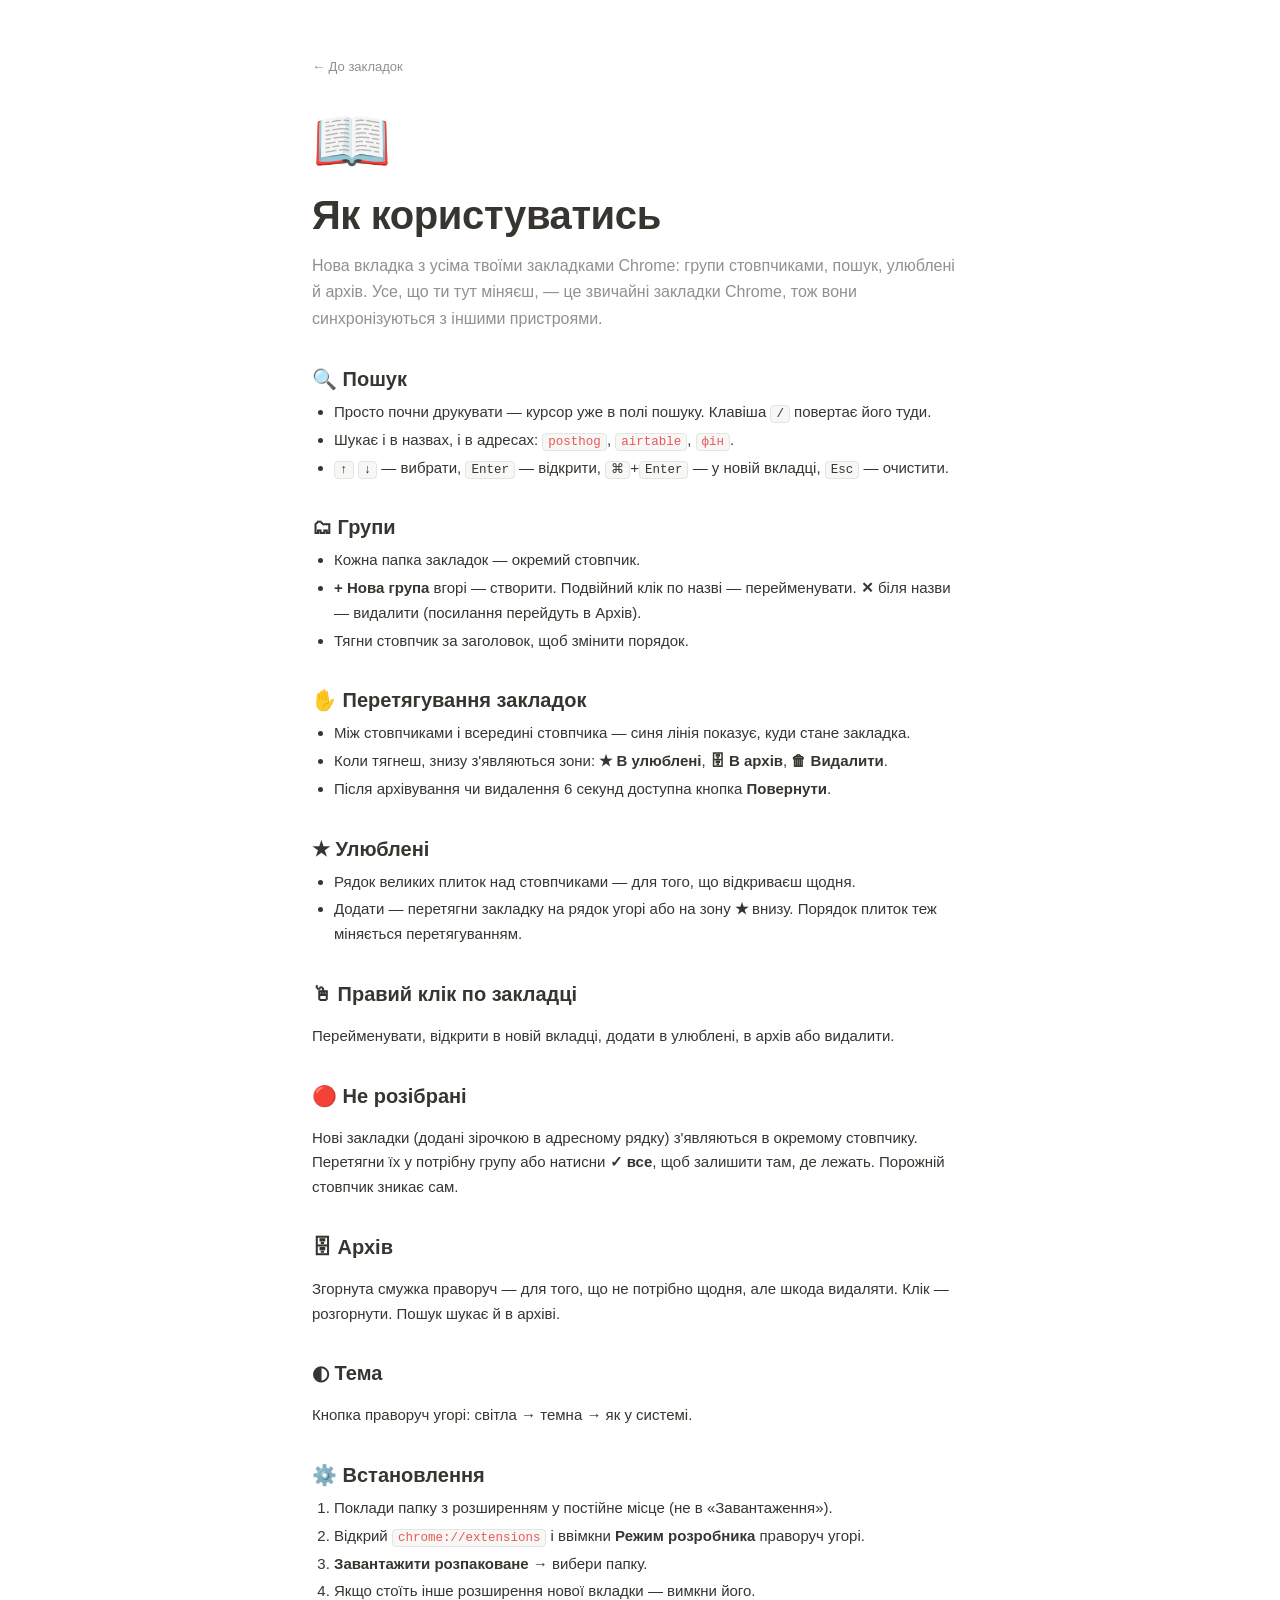
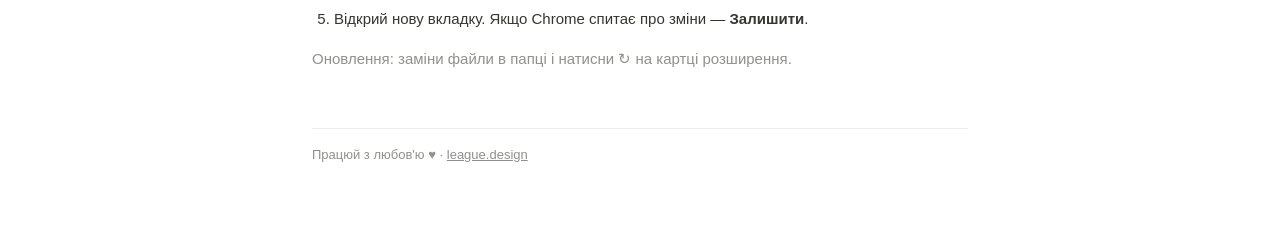
==== help.html @ d3b14bc5 "Release 1.6.0 Co-Authored-By: Claude Opus 5.5 <noreply@anthropic.com> Claude-Session: https://claude" ====
<!DOCTYPE html>
<html lang="uk">
<head>
<meta charset="utf-8">
<title>Інструкція — Працюй з любов'ю ♥</title>
<link rel="stylesheet" href="newtab.css">
<link rel="stylesheet" href="help.css">
<script src="help.js"></script>
</head>
<body>
<article class="doc">
  <a class="back" href="newtab.html">← До закладок</a>
  <div class="doc-icon">📖</div>
  <h1>Як користуватись</h1>
  <p class="lead">Нова вкладка з усіма твоїми закладками Chrome: групи стовпчиками, пошук, улюблені й архів. Усе, що ти тут міняєш, — це звичайні закладки Chrome, тож вони синхронізуються з іншими пристроями.</p>

  <h2>🔍 Пошук</h2>
  <ul>
    <li>Просто почни друкувати — курсор уже в полі пошуку. Клавіша <kbd>/</kbd> повертає його туди.</li>
    <li>Шукає і в назвах, і в адресах: <code>posthog</code>, <code>airtable</code>, <code>фін</code>.</li>
    <li><kbd>↑</kbd> <kbd>↓</kbd> — вибрати, <kbd>Enter</kbd> — відкрити, <kbd>⌘</kbd>+<kbd>Enter</kbd> — у новій вкладці, <kbd>Esc</kbd> — очистити.</li>
  </ul>

  <h2>🗂 Групи</h2>
  <ul>
    <li>Кожна папка закладок — окремий стовпчик.</li>
    <li><b>+ Нова група</b> вгорі — створити. Подвійний клік по назві — перейменувати. <b>✕</b> біля назви — видалити (посилання перейдуть в Архів).</li>
    <li>Тягни стовпчик за заголовок, щоб змінити порядок.</li>
  </ul>

  <h2>✋ Перетягування закладок</h2>
  <ul>
    <li>Між стовпчиками і всередині стовпчика — синя лінія показує, куди стане закладка.</li>
    <li>Коли тягнеш, знизу з'являються зони: <b>★ В улюблені</b>, <b>🗄 В архів</b>, <b>🗑 Видалити</b>.</li>
    <li>Після архівування чи видалення 6 секунд доступна кнопка <b>Повернути</b>.</li>
  </ul>

  <h2>★ Улюблені</h2>
  <ul>
    <li>Рядок великих плиток над стовпчиками — для того, що відкриваєш щодня.</li>
    <li>Додати — перетягни закладку на рядок угорі або на зону <b>★</b> внизу. Порядок плиток теж міняється перетягуванням.</li>
  </ul>

  <h2>🖱 Правий клік по закладці</h2>
  <p>Перейменувати, відкрити в новій вкладці, додати в улюблені, в архів або видалити.</p>

  <h2>🔴 Не розібрані</h2>
  <p>Нові закладки (додані зірочкою в адресному рядку) з'являються в окремому стовпчику. Перетягни їх у потрібну групу або натисни <b>✓ все</b>, щоб залишити там, де лежать. Порожній стовпчик зникає сам.</p>

  <h2>🗄 Архів</h2>
  <p>Згорнута смужка праворуч — для того, що не потрібно щодня, але шкода видаляти. Клік — розгорнути. Пошук шукає й в архіві.</p>

  <h2>◐ Тема</h2>
  <p>Кнопка праворуч угорі: світла → темна → як у системі.</p>

  <h2>⚙️ Встановлення</h2>
  <ol>
    <li>Поклади папку з розширенням у постійне місце (не в «Завантаження»).</li>
    <li>Відкрий <code>chrome://extensions</code> і ввімкни <b>Режим розробника</b> праворуч угорі.</li>
    <li><b>Завантажити розпаковане</b> → вибери папку.</li>
    <li>Якщо стоїть інше розширення нової вкладки — вимкни його.</li>
    <li>Відкрий нову вкладку. Якщо Chrome спитає про зміни — <b>Залишити</b>.</li>
  </ol>
  <p class="muted">Оновлення: заміни файли в папці і натисни ↻ на картці розширення.</p>

  <footer class="doc-foot">Працюй з любов'ю ♥ · <a href="https://league.design" target="_blank">league.design</a></footer>
</article>
</body>
</html>
---- newtab.css ----
:root{
  --bg:#ffffff;--bg2:#f7f7f5;--hover:rgba(55,53,47,.06);--active:rgba(35,131,226,.14);
  --text:#37352f;--muted:rgba(55,53,47,.55);--border:rgba(55,53,47,.09);
  --accent:#2383e2;--shadow:0 1px 2px rgba(15,15,15,.06);
}
:root[data-theme=dark]{
  --bg:#191919;--bg2:#202020;--hover:rgba(255,255,255,.055);--active:rgba(35,131,226,.25);
  --text:rgba(255,255,255,.88);--muted:rgba(255,255,255,.45);--border:rgba(255,255,255,.08);
  --shadow:none;
}
*{box-sizing:border-box}
body{margin:0;background:var(--bg);color:var(--text);
  font:14px/1.5 ui-sans-serif,-apple-system,BlinkMacSystemFont,"Segoe UI",Helvetica,Arial,sans-serif;
  -webkit-font-smoothing:antialiased}
.top{position:sticky;top:0;z-index:5;display:flex;gap:12px;align-items:center;
  padding:18px 40px;background:var(--bg);border-bottom:1px solid var(--border)}
.search{flex:1;max-width:560px;display:flex;align-items:center;gap:8px;padding:6px 10px;
  background:var(--bg2);border:1px solid var(--border);border-radius:6px;color:var(--muted)}
.search:focus-within{border-color:var(--accent);box-shadow:0 0 0 3px var(--active)}
.search input{flex:1;border:0;outline:0;background:transparent;color:var(--text);font:inherit}
.actions{margin-left:auto;display:flex;gap:6px}
.btn{border:0;background:transparent;color:var(--muted);font:inherit;padding:5px 10px;border-radius:5px;cursor:pointer}
.btn:hover{background:var(--hover);color:var(--text)}
.btn.icon{width:32px;padding:5px 0;font-size:16px}
.muted{color:var(--muted);font-size:12px}
#board{display:flex;gap:16px;align-items:flex-start;padding:24px 40px 60px;overflow-x:auto;min-height:0}
.col{flex:0 0 312px;border-radius:8px;padding:4px;transition:background .15s}
.col.drop{background:var(--active)}
.col-head{display:flex;align-items:center;gap:6px;padding:4px 8px 8px;color:var(--muted);
  font-size:12px;font-weight:500;letter-spacing:.02em}
.col-title{flex:1;outline:0;border-radius:4px;padding:1px 4px;margin-left:-4px;cursor:text;white-space:nowrap;overflow:hidden;text-overflow:ellipsis}
.col-title[contenteditable=true]{background:var(--bg2);color:var(--text);box-shadow:0 0 0 2px var(--active)}
.col-count{opacity:.7}
.link{display:flex;align-items:center;gap:10px;padding:6px 8px;border-radius:5px;
  color:var(--text);text-decoration:none;cursor:pointer;user-select:none}
.link:hover{background:var(--hover)}
.link.sel{background:var(--active)}
.link.dragging{opacity:.4}
.link img{width:18px;height:18px;flex:0 0 18px;border-radius:3px}
.link .t{flex:1;white-space:nowrap;overflow:hidden;text-overflow:ellipsis;font-size:14px}
.link .h{color:var(--muted);font-size:11px;white-space:nowrap;max-width:90px;overflow:hidden;text-overflow:ellipsis}
mark{background:rgba(255,212,0,.35);color:inherit;border-radius:2px}
.empty{text-align:center;color:var(--muted);padding:80px 20px}
.col-empty{color:var(--muted);font-size:12px;padding:6px 8px}
::-webkit-scrollbar{height:10px;width:10px}::-webkit-scrollbar-thumb{background:var(--border);border-radius:10px}


.link .tools{display:none;gap:2px}
.link:hover .tools{display:flex}.link:hover .h{display:none}
.tool{border:0;background:none;color:var(--muted);cursor:pointer;border-radius:4px;width:22px;height:22px;font-size:12px;padding:0}
.tool:hover{background:var(--hover);color:var(--text)}.tool.del:hover{color:#eb5757}
.col-btn{border:0;background:none;color:var(--muted);cursor:pointer;border-radius:4px;padding:0 5px}
.col-btn:hover{background:var(--hover);color:var(--text)}
.col-del{opacity:0}.col:hover .col-del{opacity:1}.col-del:hover{color:#eb5757}
.col.archive:not(.collapsed){opacity:.85}
.col.collapsed{flex:0 0 44px;padding:0}
.arch-pill{width:44px;min-height:180px;display:flex;flex-direction:column;align-items:center;gap:8px;padding:12px 0;
  border:1px dashed var(--border);border-radius:8px;background:transparent;color:var(--muted);font:inherit;font-size:12px;cursor:pointer}
.arch-pill:hover{background:var(--hover);color:var(--text)}
.arch-pill .v{writing-mode:vertical-rl;transform:rotate(180deg);font-weight:500;letter-spacing:.04em}
.col.collapsed.drop .arch-pill{border-color:var(--accent);background:var(--active)}
.overlay{position:fixed;inset:0;background:rgba(15,15,15,.35);display:flex;align-items:center;justify-content:center;z-index:30}
.overlay[hidden]{display:none}
.dlg{background:var(--bg);color:var(--text);border-radius:10px;padding:18px 20px;min-width:320px;box-shadow:0 10px 40px rgba(0,0,0,.25);border:1px solid var(--border)}
.dlg .row{display:flex;justify-content:flex-end;gap:6px;margin-top:16px}
.dlg .ok{color:#eb5757}
.toast{position:fixed;bottom:20px;left:50%;transform:translateX(-50%);display:flex;align-items:center;gap:10px;
  background:var(--text);color:var(--bg);padding:8px 8px 8px 14px;border-radius:6px;font-size:13px;box-shadow:0 4px 14px rgba(0,0,0,.2);z-index:20}
.toast .btn{color:var(--bg);font-weight:500}.toast .btn:hover{background:rgba(128,128,128,.25);color:var(--bg)}
.toast[hidden],.empty[hidden]{display:none}

.dock{position:fixed;left:0;right:0;bottom:0;display:flex;gap:16px;justify-content:center;padding:20px 40px 28px;
  background:linear-gradient(to top,var(--bg) 60%,transparent);transform:translateY(110%);transition:transform .18s ease;z-index:25;pointer-events:none}
.dock.show{transform:none;pointer-events:auto}
.zone{flex:0 1 320px;height:84px;display:flex;align-items:center;justify-content:center;gap:10px;
  border:1.5px dashed var(--border);border-radius:10px;background:var(--bg2);color:var(--muted);font-weight:500;transition:all .12s}
.zone .ico{font-size:20px}
.zone.over{border-color:var(--accent);background:var(--active);color:var(--text);transform:scale(1.03)}
.zone.danger.over{border-color:#eb5757;background:rgba(235,87,87,.14);color:#eb5757}

/* stable sizes */
.col{width:312px;min-width:312px;max-width:312px}
.col.collapsed{width:44px;min-width:44px;max-width:44px}
.link{height:32px;min-width:0}
.link .t{min-width:0}
.col-head{min-width:0;cursor:grab;border-radius:5px}
.col-head:active{cursor:grabbing}
.col-head .col-title{cursor:inherit}
.col-dragging{opacity:.35}
#board{position:relative}
/* drop indicators */
.drop-line{height:2px;margin:-1px 8px;background:var(--accent);border-radius:2px;position:relative;pointer-events:none}
.drop-line::before{content:'';position:absolute;left:-4px;top:-3px;width:8px;height:8px;border-radius:50%;background:var(--accent)}
.col-line{flex:0 0 3px;align-self:stretch;margin:0 -9px;background:var(--accent);border-radius:3px;pointer-events:none;min-height:120px}
/* editing */
.link.editing{background:var(--bg2);box-shadow:0 0 0 2px var(--active)}
.link.editing .t{outline:0;cursor:text;text-overflow:clip}
/* context menu */
.menu{position:fixed;z-index:40;min-width:220px;padding:4px;background:var(--bg);border:1px solid var(--border);
  border-radius:8px;box-shadow:0 8px 28px rgba(0,0,0,.18)}
.menu[hidden]{display:none}
.menu button{display:block;width:100%;text-align:left;border:0;background:none;color:var(--text);font:inherit;font-size:13px;padding:6px 10px;border-radius:5px;cursor:pointer}
.menu button:hover{background:var(--hover)}
.menu .danger{color:#eb5757}
.menu .sep{height:1px;background:var(--border);margin:4px 2px}

/* ---------- favorites ---------- */
.favs{display:flex;flex-wrap:wrap;gap:6px;padding:20px 40px 4px;min-height:40px;border-radius:10px;transition:background .15s}
.favs[hidden]{display:none}
.favs.target{margin:12px 32px 0;padding:12px 8px;outline:1.5px dashed var(--border);outline-offset:-2px}
.favs.drop{background:var(--active);outline-color:var(--accent)}
.favs-hint{color:var(--muted);font-size:13px;padding:10px 4px;align-self:center}
.fav{width:96px;display:flex;flex-direction:column;align-items:center;gap:8px;padding:12px 6px 10px;border-radius:10px;
  color:var(--text);text-decoration:none;user-select:none}
.fav:hover{background:var(--hover)}
.fav.dragging{opacity:.35}
.fav-ico{width:52px;height:52px;border-radius:14px;background:var(--bg2);border:1px solid var(--border);
  display:flex;align-items:center;justify-content:center;box-shadow:var(--shadow)}
.fav-ico img{width:32px;height:32px;border-radius:6px}
.fav-t{width:100%;text-align:center;font-size:12px;line-height:1.3;white-space:nowrap;overflow:hidden;text-overflow:ellipsis}
.fav-line{width:3px;align-self:stretch;margin:0 -4px;background:var(--accent);border-radius:3px;pointer-events:none}
.link .star{color:#dfab01;font-size:12px;margin-left:-4px}
.link:hover .star{display:none}
/* ---------- unsorted ---------- */
.col.unsorted{background:var(--bg2);box-shadow:inset 0 0 0 1px var(--border)}
.col.unsorted .col-head{color:var(--text);cursor:default}
.col.unsorted .dot{width:7px;height:7px;border-radius:50%;background:#eb5757;flex:0 0 7px}
.ok-all{font-size:11px;white-space:nowrap}

.zone.fav-zone.over{border-color:#dfab01;background:rgba(223,171,1,.14);color:#b8860b}
:root[data-theme=dark] .zone.fav-zone.over{color:#f2c94c}

.link .t{white-space:nowrap}

.help-tile .fav-ico{color:var(--accent)}
a.btn{text-decoration:none;display:inline-flex;align-items:center;justify-content:center}
.foot{padding:16px 40px 20px;color:var(--muted);font-size:12px;text-align:center}
.foot a{color:var(--muted)}.foot a:hover{color:var(--text)}

.btn.site{font-size:12px}

/* світла плашка під темні фавіконки в темній темі */
:root[data-theme=dark] img.dark-icon{background:#ebebea;border-radius:5px;padding:2px;box-sizing:border-box}
:root[data-theme=dark] .fav-ico img.dark-icon{width:36px;height:36px;padding:4px;border-radius:9px}

/* ---------- quote of the day ---------- */
.quote{position:relative;padding:32px 40px 4px;max-width:900px}
.quote[hidden]{display:none}
.quote blockquote{margin:0;font-size:22px;line-height:1.4;font-weight:600;letter-spacing:-.01em;color:var(--text)}
.quote blockquote::before{content:'“';color:var(--muted);margin-right:2px}
.quote blockquote::after{content:'”';color:var(--muted);margin-left:1px}
.q-author{margin-top:6px;color:var(--muted);font-size:14px}
.q-lib,.q-empty{border:0;background:none;color:var(--muted);font:inherit;font-size:12px;cursor:pointer;border-radius:5px;padding:3px 8px}
.q-tools-top{position:absolute;right:0;top:32px;display:flex;gap:2px;opacity:0;transition:opacity .15s}
.quote:hover .q-tools-top{opacity:1}
.q-btn{border:0;background:none;color:var(--muted);font:inherit;font-size:12px;cursor:pointer;border-radius:5px;padding:3px 8px}
.q-btn:hover{background:var(--hover);color:var(--text)}
.q-next{font-size:14px;padding:1px 8px}
.q-lib:hover,.q-empty:hover{background:var(--hover);color:var(--text)}
.q-empty{margin-left:-8px}
/* library dialog */
.qlib{width:min(620px,92vw);padding:16px 18px 10px}
.q-head{display:flex;align-items:center;gap:8px;margin-bottom:12px}
.q-head b{font-size:15px}.q-head .q-close{margin-left:auto}
#qtext{width:100%;resize:vertical;min-height:56px;font:inherit;font-size:14px;color:var(--text);background:var(--bg2);
  border:1px solid var(--border);border-radius:6px;padding:8px 10px;outline:0}
#qtext:focus{border-color:var(--accent);box-shadow:0 0 0 3px var(--active)}
.q-row{display:flex;justify-content:space-between;align-items:center;gap:8px;margin:6px 0 10px}
.btn.primary{background:var(--accent);color:#fff}.btn.primary:hover{background:#1a6fc4;color:#fff}
#qlist{max-height:52vh;overflow-y:auto;border-top:1px solid var(--border);margin:0 -18px;padding:6px 10px}
.q-item{display:flex;gap:8px;align-items:flex-start;padding:8px;border-radius:6px;cursor:pointer}
.q-item:hover{background:var(--hover)}
.q-item.editing{background:var(--active)}
.q-body{flex:1;min-width:0}
.q-t{font-size:14px;line-height:1.45}
.q-a{font-size:12px;color:var(--muted);margin-top:2px;display:flex;gap:8px;align-items:center}
.q-today{font-size:11px;color:var(--accent);background:var(--active);border-radius:4px;padding:0 6px}
.q-tools{display:flex;gap:2px;opacity:0}.q-item:hover .q-tools{opacity:1}
.q-none{padding:14px 8px}
.favs{padding-top:16px}
.toast{z-index:50}
/* місце під кнопки цитати, щоб текст не налазив */
.quote blockquote,.quote .q-author{padding-right:110px}
---- help.css ----
body{overflow-y:auto}
.doc{max-width:720px;margin:0 auto;padding:56px 32px 80px}
.back{color:var(--muted);text-decoration:none;font-size:13px;padding:4px 8px;margin-left:-8px;border-radius:5px}
.back:hover{background:var(--hover);color:var(--text)}
.doc-icon{font-size:64px;line-height:1;margin:32px 0 12px}
.doc h1{font-size:40px;font-weight:700;margin:0 0 8px;letter-spacing:-.01em}
.doc .lead{font-size:16px;color:var(--muted);margin:0 0 28px}
.doc h2{font-size:20px;font-weight:600;margin:32px 0 6px}
.doc p,.doc li{font-size:15px;line-height:1.65}
.doc ul,.doc ol{padding-left:22px;margin:6px 0}
.doc li{margin:3px 0}
kbd,code{font-family:ui-monospace,SFMono-Regular,Menlo,monospace;font-size:12.5px;background:var(--bg2);border:1px solid var(--border);border-radius:4px;padding:1px 5px;color:#eb5757}
kbd{color:var(--text)}
.doc-foot{margin-top:56px;padding-top:16px;border-top:1px solid var(--border);color:var(--muted);font-size:13px}
.doc-foot a,.foot a{color:var(--muted)}
.doc-foot a:hover,.foot a:hover{color:var(--text)}
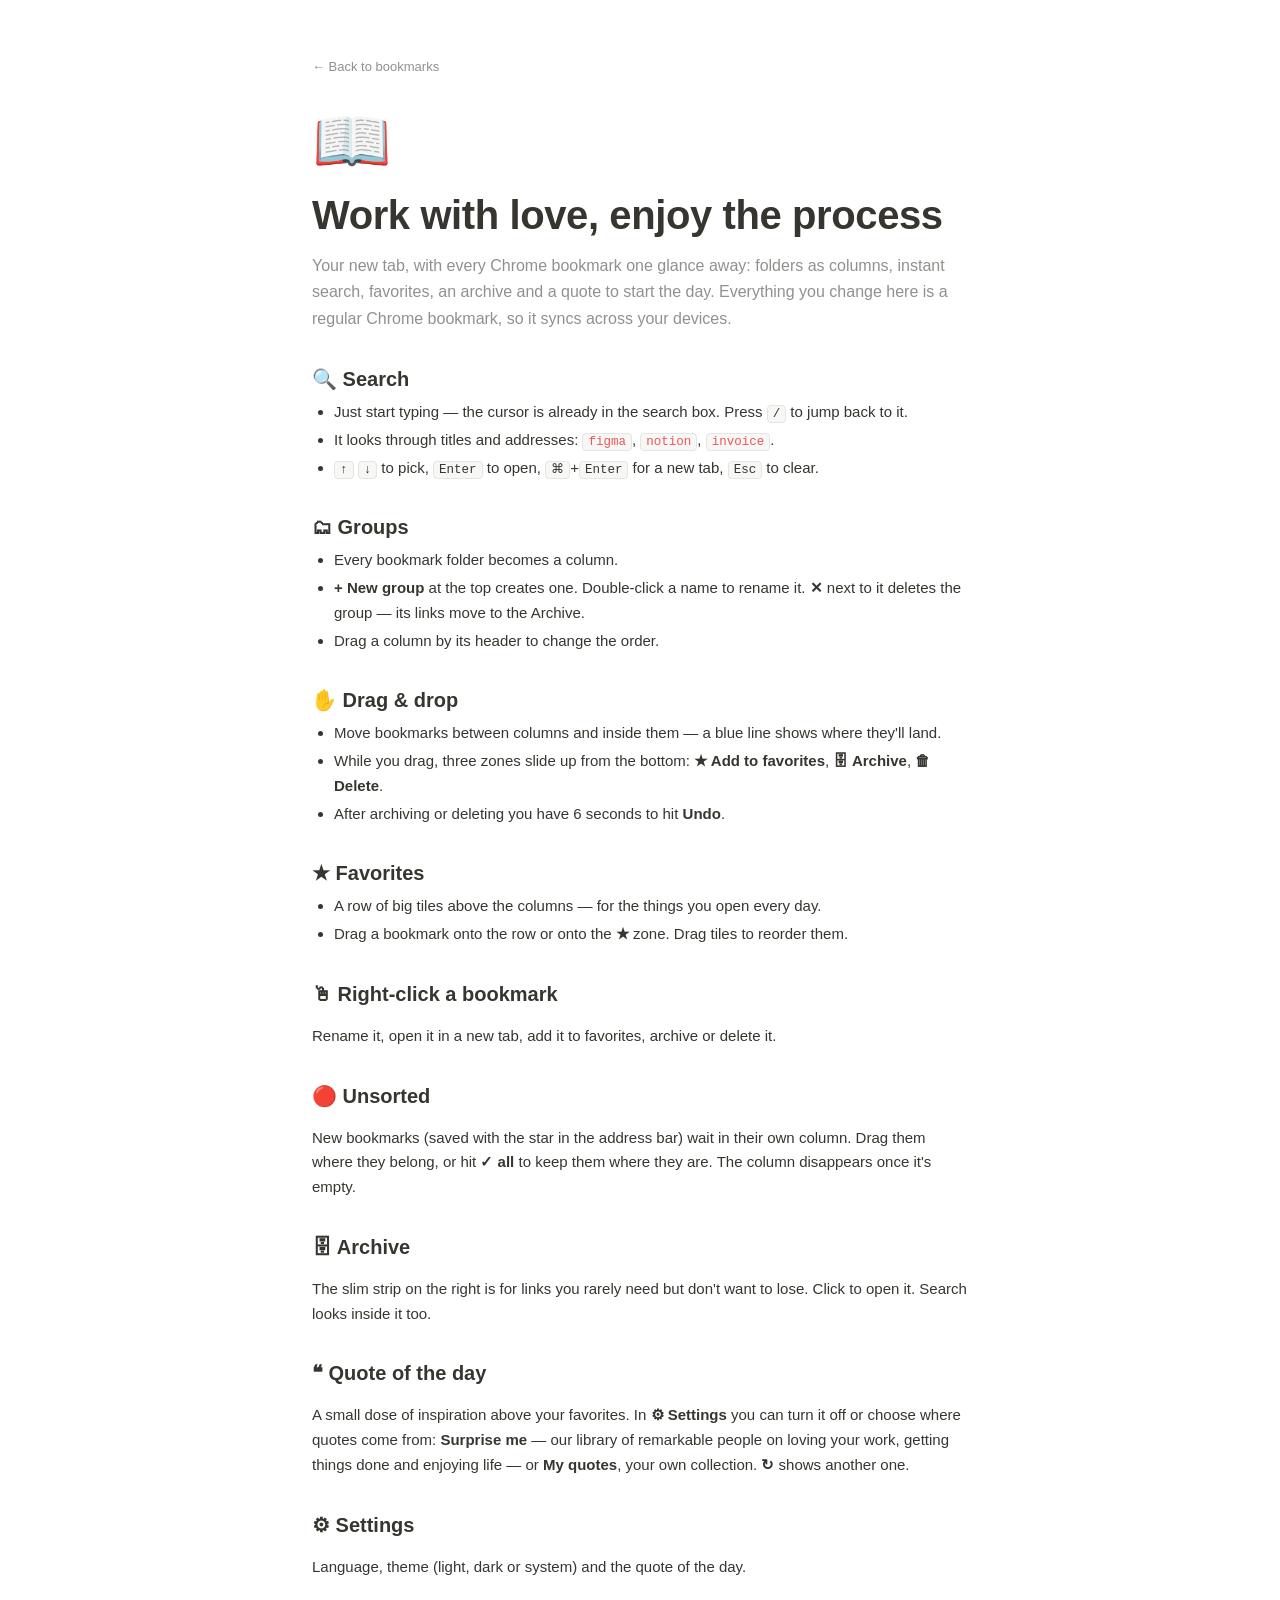
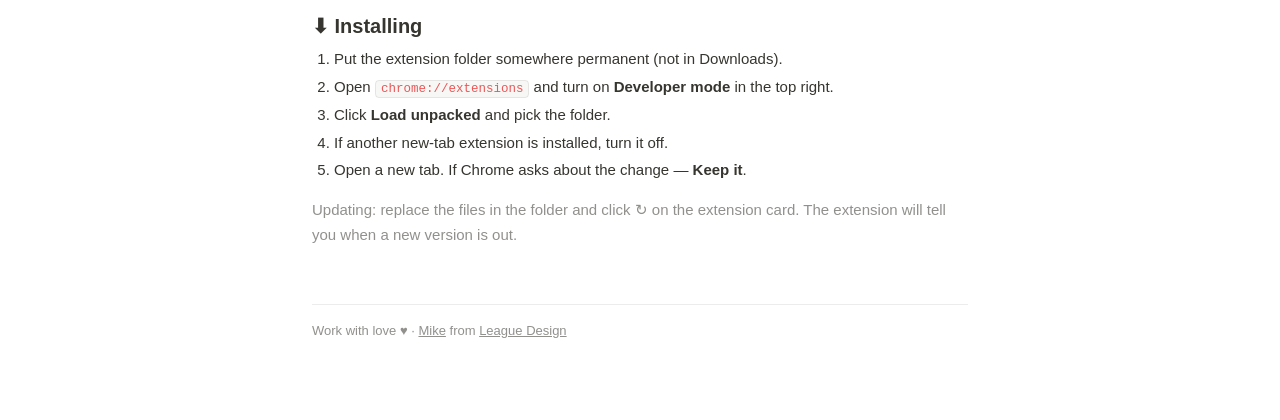
==== commit 3b7ab5cd: "Release 1.8.0: Work-Love-Balance, 8 languages, settings, Chrome Web Store Co-Authored-By: Claude Opu" ====
--- a/help.html
+++ b/help.html
@@ -1,23 +1,86 @@
 <!DOCTYPE html>
-<html lang="uk">
+<html lang="en">
 <head>
 <meta charset="utf-8">
-<title>Інструкція — Працюй з любов'ю ♥</title>
+<link rel="icon" type="image/svg+xml" href="icons/favicon.svg">
+<title>Guide — Work-Love-Balance</title>
 <link rel="stylesheet" href="newtab.css">
 <link rel="stylesheet" href="help.css">
+<script src="i18n.js"></script>
 <script src="help.js"></script>
 </head>
 <body>
-<article class="doc">
+<article class="doc" data-lang="en" hidden>
+  <a class="back" href="newtab.html">← Back to bookmarks</a>
+  <div class="doc-icon">📖</div>
+  <h1>Work with love, enjoy the process</h1>
+  <p class="lead">Your new tab, with every Chrome bookmark one glance away: folders as columns, instant search, favorites, an archive and a quote to start the day. Everything you change here is a regular Chrome bookmark, so it syncs across your devices.</p>
+
+  <h2>🔍 Search</h2>
+  <ul>
+    <li>Just start typing — the cursor is already in the search box. Press <kbd>/</kbd> to jump back to it.</li>
+    <li>It looks through titles and addresses: <code>figma</code>, <code>notion</code>, <code>invoice</code>.</li>
+    <li><kbd>↑</kbd> <kbd>↓</kbd> to pick, <kbd>Enter</kbd> to open, <kbd>⌘</kbd>+<kbd>Enter</kbd> for a new tab, <kbd>Esc</kbd> to clear.</li>
+  </ul>
+
+  <h2>🗂 Groups</h2>
+  <ul>
+    <li>Every bookmark folder becomes a column.</li>
+    <li><b>+ New group</b> at the top creates one. Double-click a name to rename it. <b>✕</b> next to it deletes the group — its links move to the Archive.</li>
+    <li>Drag a column by its header to change the order.</li>
+  </ul>
+
+  <h2>✋ Drag &amp; drop</h2>
+  <ul>
+    <li>Move bookmarks between columns and inside them — a blue line shows where they'll land.</li>
+    <li>While you drag, three zones slide up from the bottom: <b>★ Add to favorites</b>, <b>🗄 Archive</b>, <b>🗑 Delete</b>.</li>
+    <li>After archiving or deleting you have 6 seconds to hit <b>Undo</b>.</li>
+  </ul>
+
+  <h2>★ Favorites</h2>
+  <ul>
+    <li>A row of big tiles above the columns — for the things you open every day.</li>
+    <li>Drag a bookmark onto the row or onto the <b>★</b> zone. Drag tiles to reorder them.</li>
+  </ul>
+
+  <h2>🖱 Right-click a bookmark</h2>
+  <p>Rename it, open it in a new tab, add it to favorites, archive or delete it.</p>
+
+  <h2>🔴 Unsorted</h2>
+  <p>New bookmarks (saved with the star in the address bar) wait in their own column. Drag them where they belong, or hit <b>✓ all</b> to keep them where they are. The column disappears once it's empty.</p>
+
+  <h2>🗄 Archive</h2>
+  <p>The slim strip on the right is for links you rarely need but don't want to lose. Click to open it. Search looks inside it too.</p>
+
+  <h2>❝ Quote of the day</h2>
+  <p>A small dose of inspiration above your favorites. In <b>⚙ Settings</b> you can turn it off or choose where quotes come from: <b>Surprise me</b> — our library of remarkable people on loving your work, getting things done and enjoying life — or <b>My quotes</b>, your own collection. <b>↻</b> shows another one.</p>
+
+  <h2>⚙ Settings</h2>
+  <p>Language, theme (light, dark or system) and the quote of the day.</p>
+
+  <h2>⬇ Installing</h2>
+  <ol>
+    <li>Put the extension folder somewhere permanent (not in Downloads).</li>
+    <li>Open <code>chrome://extensions</code> and turn on <b>Developer mode</b> in the top right.</li>
+    <li>Click <b>Load unpacked</b> and pick the folder.</li>
+    <li>If another new-tab extension is installed, turn it off.</li>
+    <li>Open a new tab. If Chrome asks about the change — <b>Keep it</b>.</li>
+  </ol>
+  <p class="muted">Updating: replace the files in the folder and click ↻ on the extension card. The extension will tell you when a new version is out.</p>
+
+  <footer class="doc-foot">Work with love ♥ · <a href="https://t.me/designer_samovarov" target="_blank">Mike</a> from <a href="https://league.design" target="_blank">League Design</a></footer>
+</article>
+
+<article class="doc" data-lang="uk" hidden>
   <a class="back" href="newtab.html">← До закладок</a>
   <div class="doc-icon">📖</div>
-  <h1>Як користуватись</h1>
-  <p class="lead">Нова вкладка з усіма твоїми закладками Chrome: групи стовпчиками, пошук, улюблені й архів. Усе, що ти тут міняєш, — це звичайні закладки Chrome, тож вони синхронізуються з іншими пристроями.</p>
+  <h1>Працюй з любов'ю, кайфуй від процесу</h1>
+  <p class="lead">Нова вкладка, де всі закладки Chrome на відстані погляду: групи стовпчиками, миттєвий пошук, улюблені, архів і цитата, з якої приємно почати день. Усе, що ти тут міняєш, — це звичайні закладки Chrome, тож вони синхронізуються з іншими пристроями.</p>
 
   <h2>🔍 Пошук</h2>
   <ul>
     <li>Просто почни друкувати — курсор уже в полі пошуку. Клавіша <kbd>/</kbd> повертає його туди.</li>
-    <li>Шукає і в назвах, і в адресах: <code>posthog</code>, <code>airtable</code>, <code>фін</code>.</li>
+    <li>Шукає і в назвах, і в адресах: <code>figma</code>, <code>notion</code>, <code>фін</code>.</li>
     <li><kbd>↑</kbd> <kbd>↓</kbd> — вибрати, <kbd>Enter</kbd> — відкрити, <kbd>⌘</kbd>+<kbd>Enter</kbd> — у новій вкладці, <kbd>Esc</kbd> — очистити.</li>
   </ul>
 
@@ -28,7 +91,7 @@
     <li>Тягни стовпчик за заголовок, щоб змінити порядок.</li>
   </ul>
 
-  <h2>✋ Перетягування закладок</h2>
+  <h2>✋ Перетягування</h2>
   <ul>
     <li>Між стовпчиками і всередині стовпчика — синя лінія показує, куди стане закладка.</li>
     <li>Коли тягнеш, знизу з'являються зони: <b>★ В улюблені</b>, <b>🗄 В архів</b>, <b>🗑 Видалити</b>.</li>
@@ -38,22 +101,25 @@
   <h2>★ Улюблені</h2>
   <ul>
     <li>Рядок великих плиток над стовпчиками — для того, що відкриваєш щодня.</li>
-    <li>Додати — перетягни закладку на рядок угорі або на зону <b>★</b> внизу. Порядок плиток теж міняється перетягуванням.</li>
+    <li>Перетягни закладку на рядок угорі або на зону <b>★</b> внизу. Порядок плиток теж міняється перетягуванням.</li>
   </ul>
 
   <h2>🖱 Правий клік по закладці</h2>
   <p>Перейменувати, відкрити в новій вкладці, додати в улюблені, в архів або видалити.</p>
 
   <h2>🔴 Не розібрані</h2>
-  <p>Нові закладки (додані зірочкою в адресному рядку) з'являються в окремому стовпчику. Перетягни їх у потрібну групу або натисни <b>✓ все</b>, щоб залишити там, де лежать. Порожній стовпчик зникає сам.</p>
+  <p>Нові закладки (додані зірочкою в адресному рядку) чекають в окремому стовпчику. Перетягни їх у потрібну групу або натисни <b>✓ все</b>, щоб залишити там, де лежать. Порожній стовпчик зникає сам.</p>
 
   <h2>🗄 Архів</h2>
   <p>Згорнута смужка праворуч — для того, що не потрібно щодня, але шкода видаляти. Клік — розгорнути. Пошук шукає й в архіві.</p>
 
-  <h2>◐ Тема</h2>
-  <p>Кнопка праворуч угорі: світла → темна → як у системі.</p>
+  <h2>❝ Цитата дня</h2>
+  <p>Маленька доза натхнення над улюбленими. У <b>⚙ Налаштуваннях</b> її можна вимкнути або вибрати, звідки брати цитати: <b>Здивуй мене</b> — наша бібліотека думок видатних людей про любов до роботи, продуктивність і радість життя, або <b>Мої цитати</b> — твоя власна колекція. <b>↻</b> показує іншу.</p>
 
-  <h2>⚙️ Встановлення</h2>
+  <h2>⚙ Налаштування</h2>
+  <p>Мова, тема (світла, темна або як у системі) і цитата дня.</p>
+
+  <h2>⬇ Встановлення</h2>
   <ol>
     <li>Поклади папку з розширенням у постійне місце (не в «Завантаження»).</li>
     <li>Відкрий <code>chrome://extensions</code> і ввімкни <b>Режим розробника</b> праворуч угорі.</li>
@@ -61,9 +127,9 @@
     <li>Якщо стоїть інше розширення нової вкладки — вимкни його.</li>
     <li>Відкрий нову вкладку. Якщо Chrome спитає про зміни — <b>Залишити</b>.</li>
   </ol>
-  <p class="muted">Оновлення: заміни файли в папці і натисни ↻ на картці розширення.</p>
+  <p class="muted">Оновлення: версія з Chrome Web Store оновлюється сама. Якщо ставив з GitHub, розширення саме повідомить про нову версію.</p>
 
-  <footer class="doc-foot">Працюй з любов'ю ♥ · <a href="https://league.design" target="_blank">league.design</a></footer>
+  <footer class="doc-foot">Працюй з любов'ю ♥ · <a href="https://t.me/designer_samovarov" target="_blank">Mike</a> from <a href="https://league.design" target="_blank">League Design</a></footer>
 </article>
 </body>
 </html>
--- a/newtab.css
+++ b/newtab.css
@@ -161,7 +161,7 @@
 /* library dialog */
 .qlib{width:min(620px,92vw);padding:16px 18px 10px}
 .q-head{display:flex;align-items:center;gap:8px;margin-bottom:12px}
-.q-head b{font-size:15px}.q-head .q-close{margin-left:auto}
+.q-head b{font-size:15px}.q-head .q-close,.q-head .s-close{margin-left:auto}
 #qtext{width:100%;resize:vertical;min-height:56px;font:inherit;font-size:14px;color:var(--text);background:var(--bg2);
   border:1px solid var(--border);border-radius:6px;padding:8px 10px;outline:0}
 #qtext:focus{border-color:var(--accent);box-shadow:0 0 0 3px var(--active)}
@@ -181,3 +181,74 @@
 .toast{z-index:50}
 /* місце під кнопки цитати, щоб текст не налазив */
 .quote blockquote,.quote .q-author{padding-right:110px}
+
+/* credit in header */
+.credit{font-size:12px;color:var(--muted);padding:0 8px;white-space:nowrap}
+.credit a{color:var(--muted);text-decoration:underline;text-decoration-color:var(--border);text-underline-offset:3px}
+.credit a:hover{color:var(--text);text-decoration-color:currentColor}
+.actions{align-items:center}
+/* update banner — Notion callout */
+.update{display:flex;align-items:center;gap:10px;margin:20px 40px 0;padding:10px 10px 10px 14px;border-radius:8px;
+  background:rgba(35,131,226,.08);border:1px solid rgba(35,131,226,.22);font-size:14px}
+.update[hidden]{display:none}
+.update .u-ico{font-size:18px}
+.update .u-text{flex:1;min-width:0}
+.update .muted{font-size:13px;margin-left:6px}
+.update a.btn{color:var(--text);white-space:nowrap}
+.update a.btn.primary{color:#fff}
+/* шапка: відступ після підпису, «Нова група» — кнопка-плашка */
+.credit{margin-right:20px}
+#addGroup{background:var(--bg2);border:1px solid var(--border);color:var(--text);padding:5px 12px;font-weight:500}
+#addGroup:hover{background:var(--hover);border-color:var(--muted)}
+/* ---------- settings ---------- */
+.sdlg{width:min(520px,92vw);padding:16px 18px 14px}
+.s-row{display:flex;align-items:center;justify-content:space-between;gap:16px;padding:10px 0}
+.s-label{font-weight:500;font-size:14px}
+.s-note{font-size:12px;margin-top:2px}
+.s-sep{height:1px;background:var(--border);margin:6px 0}
+.seg{display:flex;background:var(--bg2);border:1px solid var(--border);border-radius:7px;padding:2px;gap:2px}
+.seg button{border:0;background:none;color:var(--muted);font:inherit;font-size:13px;padding:4px 10px;border-radius:5px;cursor:pointer;white-space:nowrap}
+.seg button:hover{color:var(--text)}
+.seg button.on{background:var(--bg);color:var(--text);box-shadow:0 1px 2px rgba(0,0,0,.12)}
+.switch{position:relative;width:36px;height:20px;flex:0 0 36px;cursor:pointer}
+.switch input{opacity:0;width:0;height:0}
+.switch span{position:absolute;inset:0;background:var(--border);border-radius:20px;transition:background .15s}
+.switch span::after{content:'';position:absolute;left:2px;top:2px;width:16px;height:16px;border-radius:50%;background:#fff;box-shadow:0 1px 2px rgba(0,0,0,.25);transition:transform .15s}
+.switch input:checked + span{background:var(--accent)}
+.switch input:checked + span::after{transform:translateX(16px)}
+.s-modes{display:flex;flex-direction:column;gap:8px;padding:2px 0 8px;transition:opacity .15s}
+.s-modes.off{opacity:.4;pointer-events:none}
+.s-mode{display:flex;gap:10px;align-items:flex-start;padding:10px 12px;border:1px solid var(--border);border-radius:8px;cursor:pointer}
+.s-mode:hover{background:var(--hover)}
+.s-mode:has(input:checked){border-color:var(--accent);background:var(--active)}
+.s-mode input{margin-top:3px;accent-color:var(--accent)}
+.s-mode > span{display:flex;flex-direction:column;gap:2px;font-size:14px}
+.s-mode .muted{font-size:12px}
+.s-lib{align-self:flex-start;margin:6px 0 0 -10px;font-size:12px;color:var(--accent)}
+.s-site{color:inherit}.s-site:hover{color:var(--text)}
+.s-foot{text-align:center;font-size:12px;padding-top:10px;border-top:1px solid var(--border);margin-top:4px}
+
+.btn.gear{width:34px;height:32px;display:inline-flex;align-items:center;justify-content:center;padding:0}
+.s-help{display:flex;align-items:center;gap:12px;padding:10px 12px;margin:4px 0 10px;border:1px solid var(--border);border-radius:8px;color:var(--text);text-decoration:none}
+.s-help:hover{background:var(--hover)}
+.s-help > span:nth-child(2){flex:1;display:flex;flex-direction:column;gap:2px;font-size:14px}
+.s-help .muted{font-size:12px}
+.s-arrow{color:var(--muted)}
+
+/* ---------- оптична вісь: лівий край іконки пошуку = 51px ----------
+   .top 40 + рамка 1 + падінг 10 → іконка лупи на x=51.
+   На цю лінію стають: перша літера цитати, ім'я автора, іконка «Інструкції»
+   в улюблених і фавіконки у стовпчиках; лапки й тире звисають ліворуч. */
+.quote{padding-left:51px}
+.quote blockquote::before{content:'“';display:inline-block;width:.6em;margin-left:-.6em;margin-right:0;text-align:right}
+.q-dash{display:inline-block;width:1.35em;padding-right:.35em;margin-left:-1.35em;text-align:right}
+.favs{padding-left:29px}                 /* 29 + (96-52)/2 = 51 */
+.favs.target{margin-left:21px;padding-left:8px}
+#board{padding-left:39px}                /* 39 + col 4 + link 8 = 51 */
+
+.sel{appearance:none;-webkit-appearance:none;font:inherit;font-size:13px;color:var(--text);background:var(--bg2) url("data:image/svg+xml,%3Csvg xmlns='http://www.w3.org/2000/svg' width='10' height='6'%3E%3Cpath d='M1 1l4 4 4-4' fill='none' stroke='%23999' stroke-width='1.5'/%3E%3C/svg%3E") no-repeat right 10px center;border:1px solid var(--border);border-radius:6px;padding:5px 30px 5px 10px;cursor:pointer;min-width:150px}
+.sel:focus{outline:2px solid var(--accent);outline-offset:1px}
+.sdlg .seg[data-set="theme"],.sdlg .sel{width:320px;box-sizing:border-box;height:34px}
+.sdlg .seg[data-set="theme"] button{flex:1 1 auto;display:flex;align-items:center;justify-content:center;gap:6px}
+.hi{display:block;flex:none}
+
--- a/help.css
+++ b/help.css
@@ -14,3 +14,4 @@
 .doc-foot{margin-top:56px;padding-top:16px;border-top:1px solid var(--border);color:var(--muted);font-size:13px}
 .doc-foot a,.foot a{color:var(--muted)}
 .doc-foot a:hover,.foot a:hover{color:var(--text)}
+.doc[hidden]{display:none}
